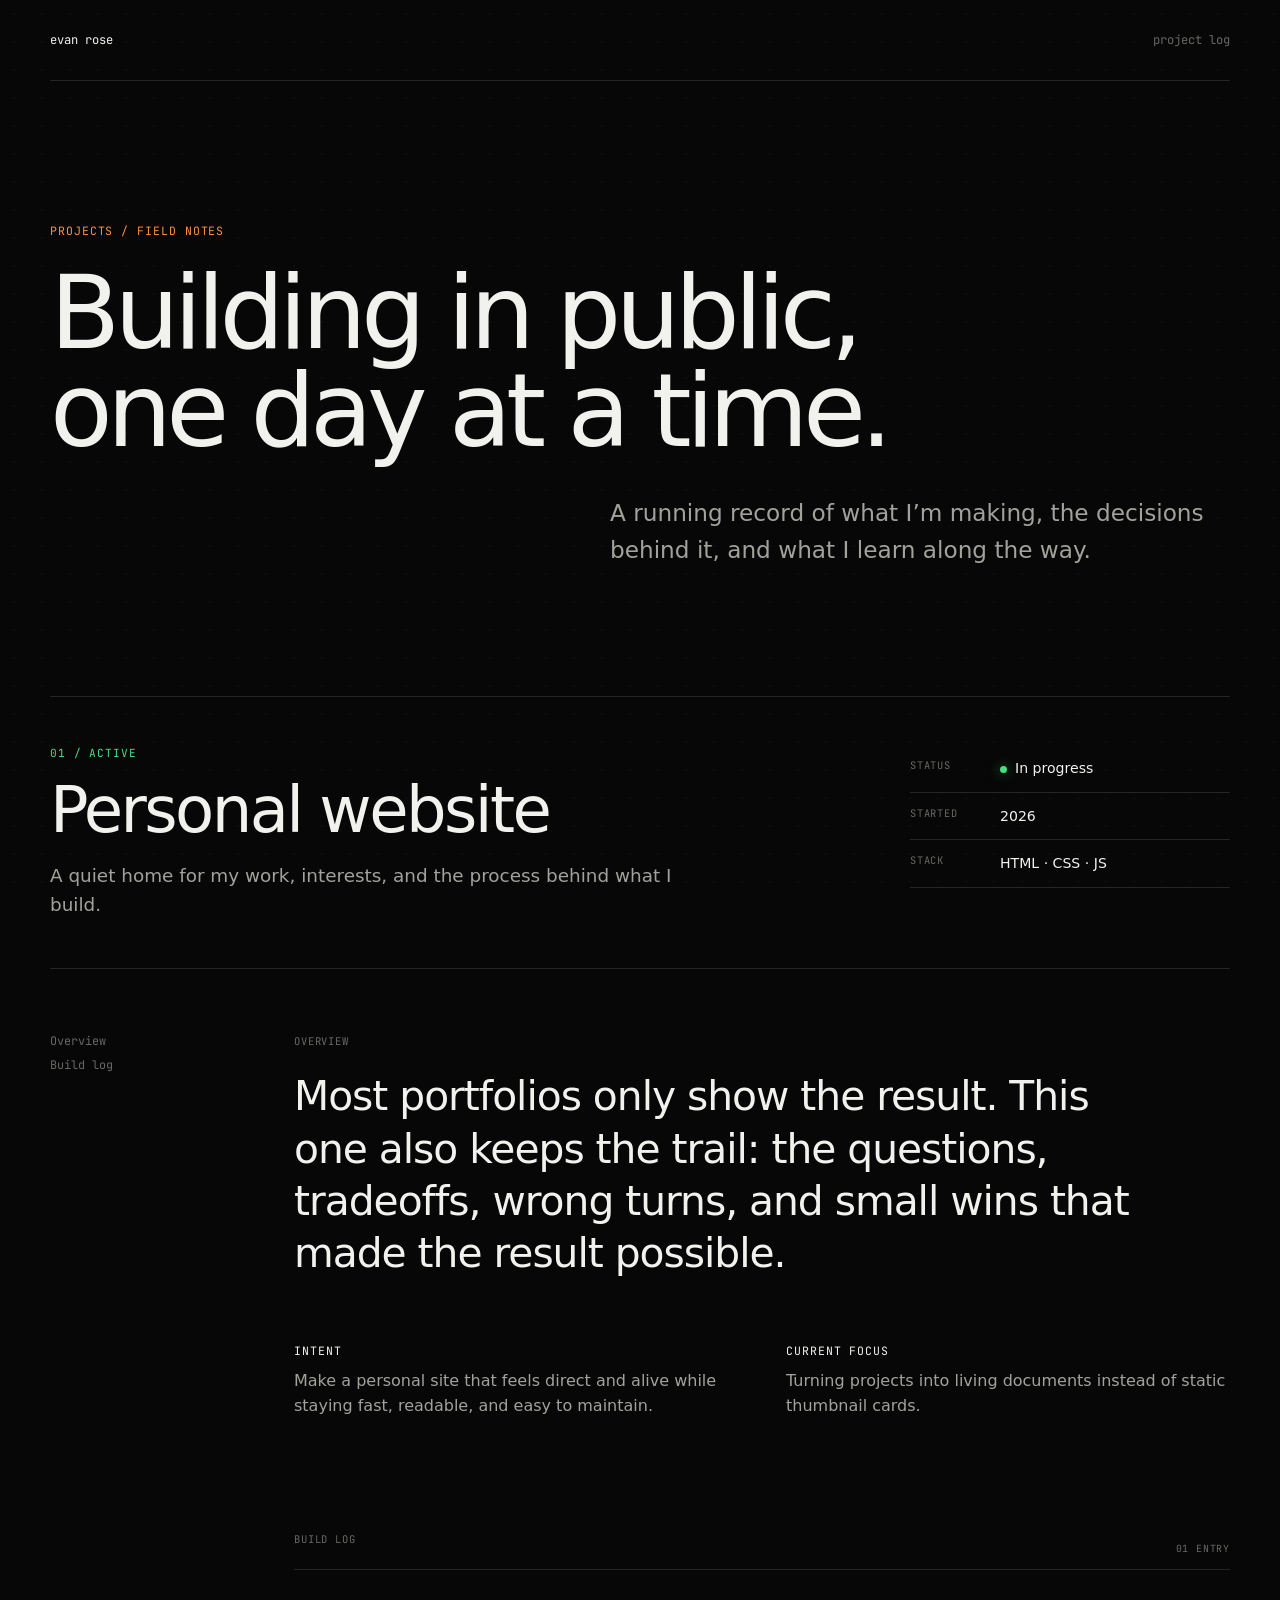
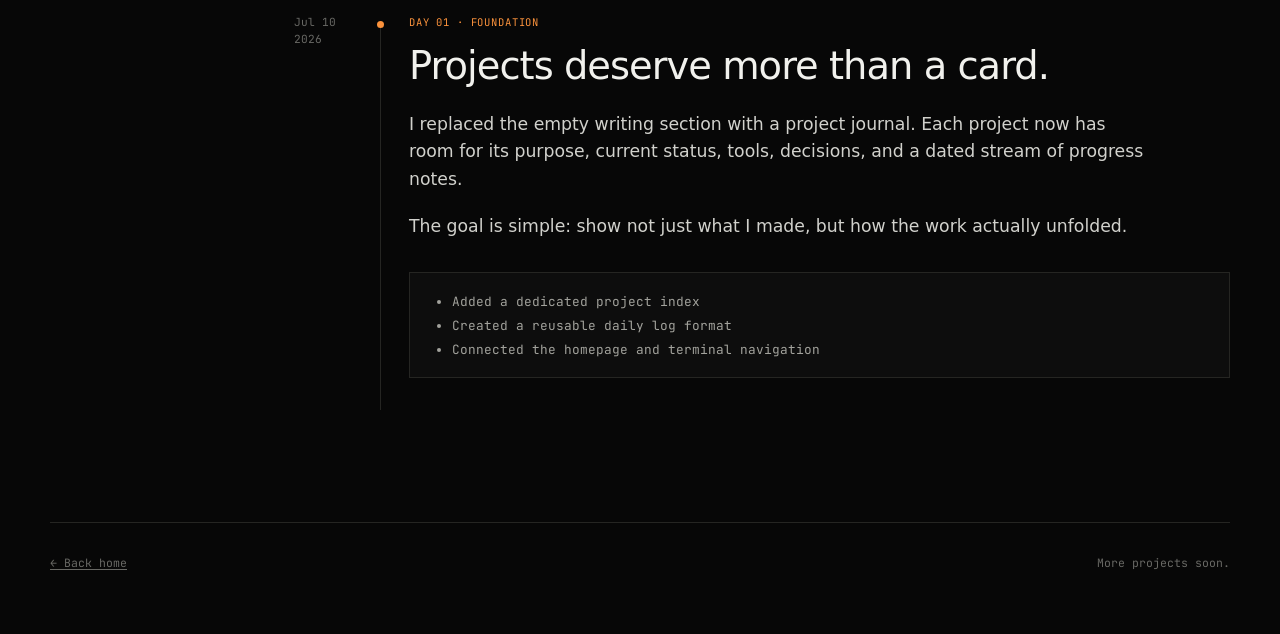
==== projects/index.html @ 50efedce "Rename writing section to projects and update homepage copy" ====
<!doctype html>
<html lang="en">
<head>
  <meta charset="utf-8">
  <meta name="viewport" content="width=device-width, initial-scale=1">
  <title>Projects — Evan Rose</title>
  <meta name="description" content="Projects, build logs, and notes by Evan Rose.">
  <link rel="icon" href="data:,">
  <link rel="stylesheet" href="style.css">
</head>
<body>
  <header class="site-header">
    <a class="wordmark" href="../">evan rose</a>
    <span class="header-label">project log</span>
  </header>

  <main>
    <section class="hero" aria-labelledby="page-title">
      <p class="eyebrow">projects / field notes</p>
      <h1 id="page-title">Building in public,<br>one day at a time.</h1>
      <p class="lede">A running record of what I’m making, the decisions behind it, and what I learn along the way.</p>
    </section>

    <section class="project" id="personal-site" aria-labelledby="personal-site-title">
      <header class="project-header">
        <div>
          <p class="project-number">01 / active</p>
          <h2 id="personal-site-title">Personal website</h2>
          <p class="project-summary">A quiet home for my work, interests, and the process behind what I build.</p>
        </div>
        <dl class="project-meta">
          <div><dt>Status</dt><dd><span class="status-dot"></span>In progress</dd></div>
          <div><dt>Started</dt><dd>2026</dd></div>
          <div><dt>Stack</dt><dd>HTML · CSS · JS</dd></div>
        </dl>
      </header>

      <div class="project-body">
        <aside class="project-nav" aria-label="Personal website sections">
          <a href="#overview">Overview</a>
          <a href="#log">Build log</a>
        </aside>

        <div class="project-content">
          <section class="overview" id="overview">
            <p class="section-label">Overview</p>
            <p class="big-copy">Most portfolios only show the result. This one also keeps the trail: the questions, tradeoffs, wrong turns, and small wins that made the result possible.</p>
            <div class="detail-grid">
              <div>
                <h3>Intent</h3>
                <p>Make a personal site that feels direct and alive while staying fast, readable, and easy to maintain.</p>
              </div>
              <div>
                <h3>Current focus</h3>
                <p>Turning projects into living documents instead of static thumbnail cards.</p>
              </div>
            </div>
          </section>

          <section class="log" id="log">
            <div class="section-heading">
              <p class="section-label">Build log</p>
              <p class="entry-count">01 entry</p>
            </div>

            <article class="log-entry">
              <div class="log-date">
                <time datetime="2026-07-10">Jul 10<br>2026</time>
                <span class="timeline-dot"></span>
              </div>
              <div class="log-copy">
                <p class="entry-kicker">Day 01 · Foundation</p>
                <h3>Projects deserve more than a card.</h3>
                <p>I replaced the empty writing section with a project journal. Each project now has room for its purpose, current status, tools, decisions, and a dated stream of progress notes.</p>
                <p>The goal is simple: show not just what I made, but how the work actually unfolded.</p>
                <ul class="change-list">
                  <li>Added a dedicated project index</li>
                  <li>Created a reusable daily log format</li>
                  <li>Connected the homepage and terminal navigation</li>
                </ul>
              </div>
            </article>
          </section>
        </div>
      </div>
    </section>
  </main>

  <footer>
    <a href="../">← Back home</a>
    <p>More projects soon.</p>
  </footer>
</body>
</html>
---- projects/style.css ----
@import url('https://fonts.googleapis.com/css2?family=JetBrains+Mono:wght@400;500;700&display=swap');

*, *::before, *::after { box-sizing: border-box; }

:root {
  color-scheme: dark;
  --bg: #070707;
  --surface: #0d0d0d;
  --fg: #f1f1ed;
  --muted: #a2a29c;
  --quiet: #686864;
  --line: #252522;
  --accent: #fb923c;
  --green: #4ade80;
}

html { scroll-behavior: smooth; }

body {
  min-height: 100vh;
  margin: 0;
  background: var(--bg);
  color: var(--fg);
  font-family: Inter, ui-sans-serif, system-ui, -apple-system, BlinkMacSystemFont, "Segoe UI", sans-serif;
  line-height: 1.6;
}

body::before {
  content: "";
  position: fixed;
  inset: 0;
  background-image: radial-gradient(circle, rgba(255,255,255,.035) 1px, transparent 1px);
  background-size: 28px 28px;
  pointer-events: none;
}

a { color: inherit; text-decoration-thickness: 1px; text-underline-offset: .2em; }
a:hover, a:focus-visible { color: #fff; outline: none; }

.site-header, main, footer { position: relative; z-index: 1; }

.site-header {
  display: flex;
  justify-content: space-between;
  width: min(1180px, calc(100% - 3rem));
  margin: 0 auto;
  padding: 2rem 0;
  border-bottom: 1px solid var(--line);
  font: .76rem "JetBrains Mono", ui-monospace, monospace;
}

.wordmark { text-decoration: none; }
.header-label { color: var(--quiet); }

main { width: min(1180px, calc(100% - 3rem)); margin: 0 auto; }

.hero { padding: clamp(5rem, 11vw, 9rem) 0 clamp(5rem, 10vw, 8rem); }
.eyebrow, .project-number, .section-label, .entry-kicker, dt, .entry-count {
  font-family: "JetBrains Mono", ui-monospace, monospace;
  text-transform: uppercase;
  letter-spacing: .08em;
}
.eyebrow { margin: 0 0 1.5rem; color: var(--accent); font-size: .72rem; }
h1 { max-width: 900px; margin: 0; font-size: clamp(3rem, 8vw, 7rem); font-weight: 400; letter-spacing: -.055em; line-height: .95; }
.lede { max-width: 620px; margin: 2.2rem 0 0 auto; color: var(--muted); font-size: clamp(1.1rem, 2vw, 1.45rem); }

.project { border-top: 1px solid var(--line); }
.project-header { display: grid; grid-template-columns: 1fr 320px; gap: 3rem; padding: 3rem 0; }
.project-number { margin: 0 0 .9rem; color: var(--green); font-size: .7rem; }
h2 { margin: 0; font-size: clamp(2.3rem, 5vw, 4.7rem); font-weight: 400; letter-spacing: -.04em; line-height: 1; }
.project-summary { max-width: 660px; margin: 1.2rem 0 0; color: var(--muted); font-size: 1.15rem; }
.project-meta { margin: 0; }
.project-meta div { display: grid; grid-template-columns: 90px 1fr; padding: .75rem 0; border-bottom: 1px solid var(--line); }
dt { color: var(--quiet); font-size: .65rem; }
dd { margin: 0; font-size: .88rem; }
.status-dot { display: inline-block; width: 7px; height: 7px; margin-right: .5rem; border-radius: 50%; background: var(--green); box-shadow: 0 0 12px rgba(74,222,128,.55); }

.project-body { display: grid; grid-template-columns: 180px 1fr; gap: 4rem; padding: 4rem 0; border-top: 1px solid var(--line); }
.project-nav { display: flex; flex-direction: column; gap: .55rem; align-self: start; position: sticky; top: 2rem; font: .74rem "JetBrains Mono", monospace; }
.project-nav a { color: var(--quiet); text-decoration: none; }
.project-nav a:hover { color: var(--fg); }
.project-content { min-width: 0; }
.section-label { margin: 0 0 1.3rem; color: var(--quiet); font-size: .66rem; }
.big-copy { max-width: 850px; margin: 0; font-size: clamp(1.5rem, 3.2vw, 2.55rem); line-height: 1.28; letter-spacing: -.025em; }
.detail-grid { display: grid; grid-template-columns: repeat(2, 1fr); gap: 3rem; margin-top: 4rem; }
.detail-grid h3 { margin: 0 0 .6rem; font: .72rem "JetBrains Mono", monospace; text-transform: uppercase; letter-spacing: .08em; }
.detail-grid p { margin: 0; color: var(--muted); }

.log { margin-top: 7rem; scroll-margin-top: 2rem; }
.section-heading { display: flex; justify-content: space-between; border-bottom: 1px solid var(--line); }
.entry-count { color: var(--quiet); font-size: .62rem; }
.log-entry { display: grid; grid-template-columns: 115px 1fr; padding: 2.8rem 0 1rem; }
.log-date { position: relative; color: var(--quiet); font: .7rem "JetBrains Mono", monospace; line-height: 1.45; }
.log-date::after { content: ""; position: absolute; top: 8px; right: 28px; bottom: -2rem; width: 1px; background: var(--line); }
.timeline-dot { position: absolute; z-index: 1; top: 7px; right: 25px; width: 7px; height: 7px; border-radius: 50%; background: var(--accent); }
.entry-kicker { margin: 0 0 .8rem; color: var(--accent); font-size: .66rem; }
.log-copy h3 { margin: 0 0 1.4rem; font-size: clamp(1.7rem, 3vw, 2.6rem); font-weight: 400; letter-spacing: -.025em; line-height: 1.15; }
.log-copy > p:not(.entry-kicker) { max-width: 740px; margin: 0 0 1.2rem; color: #d1d1cc; font-size: 1.08rem; }
.change-list { margin: 2rem 0 0; padding: 1.2rem 1.2rem 1.2rem 2.6rem; border: 1px solid var(--line); background: var(--surface); color: var(--muted); font: .8rem "JetBrains Mono", monospace; }
.change-list li + li { margin-top: .45rem; }

footer { display: flex; justify-content: space-between; width: min(1180px, calc(100% - 3rem)); margin: 4rem auto 0; padding: 2rem 0 4rem; border-top: 1px solid var(--line); color: var(--quiet); font: .72rem "JetBrains Mono", monospace; }
footer p { margin: 0; }

@media (max-width: 760px) {
  .site-header, main, footer { width: min(100% - 2rem, 1180px); }
  .hero { padding: 4rem 0; }
  .project-header { grid-template-columns: 1fr; }
  .project-body { grid-template-columns: 1fr; gap: 2rem; }
  .project-nav { position: static; flex-direction: row; }
  .detail-grid { grid-template-columns: 1fr; gap: 2rem; }
  .log { margin-top: 5rem; }
  .log-entry { grid-template-columns: 72px 1fr; }
  .log-date::after { right: 15px; }
  .timeline-dot { right: 12px; }
}

@media (prefers-reduced-motion: reduce) { html { scroll-behavior: auto; } }
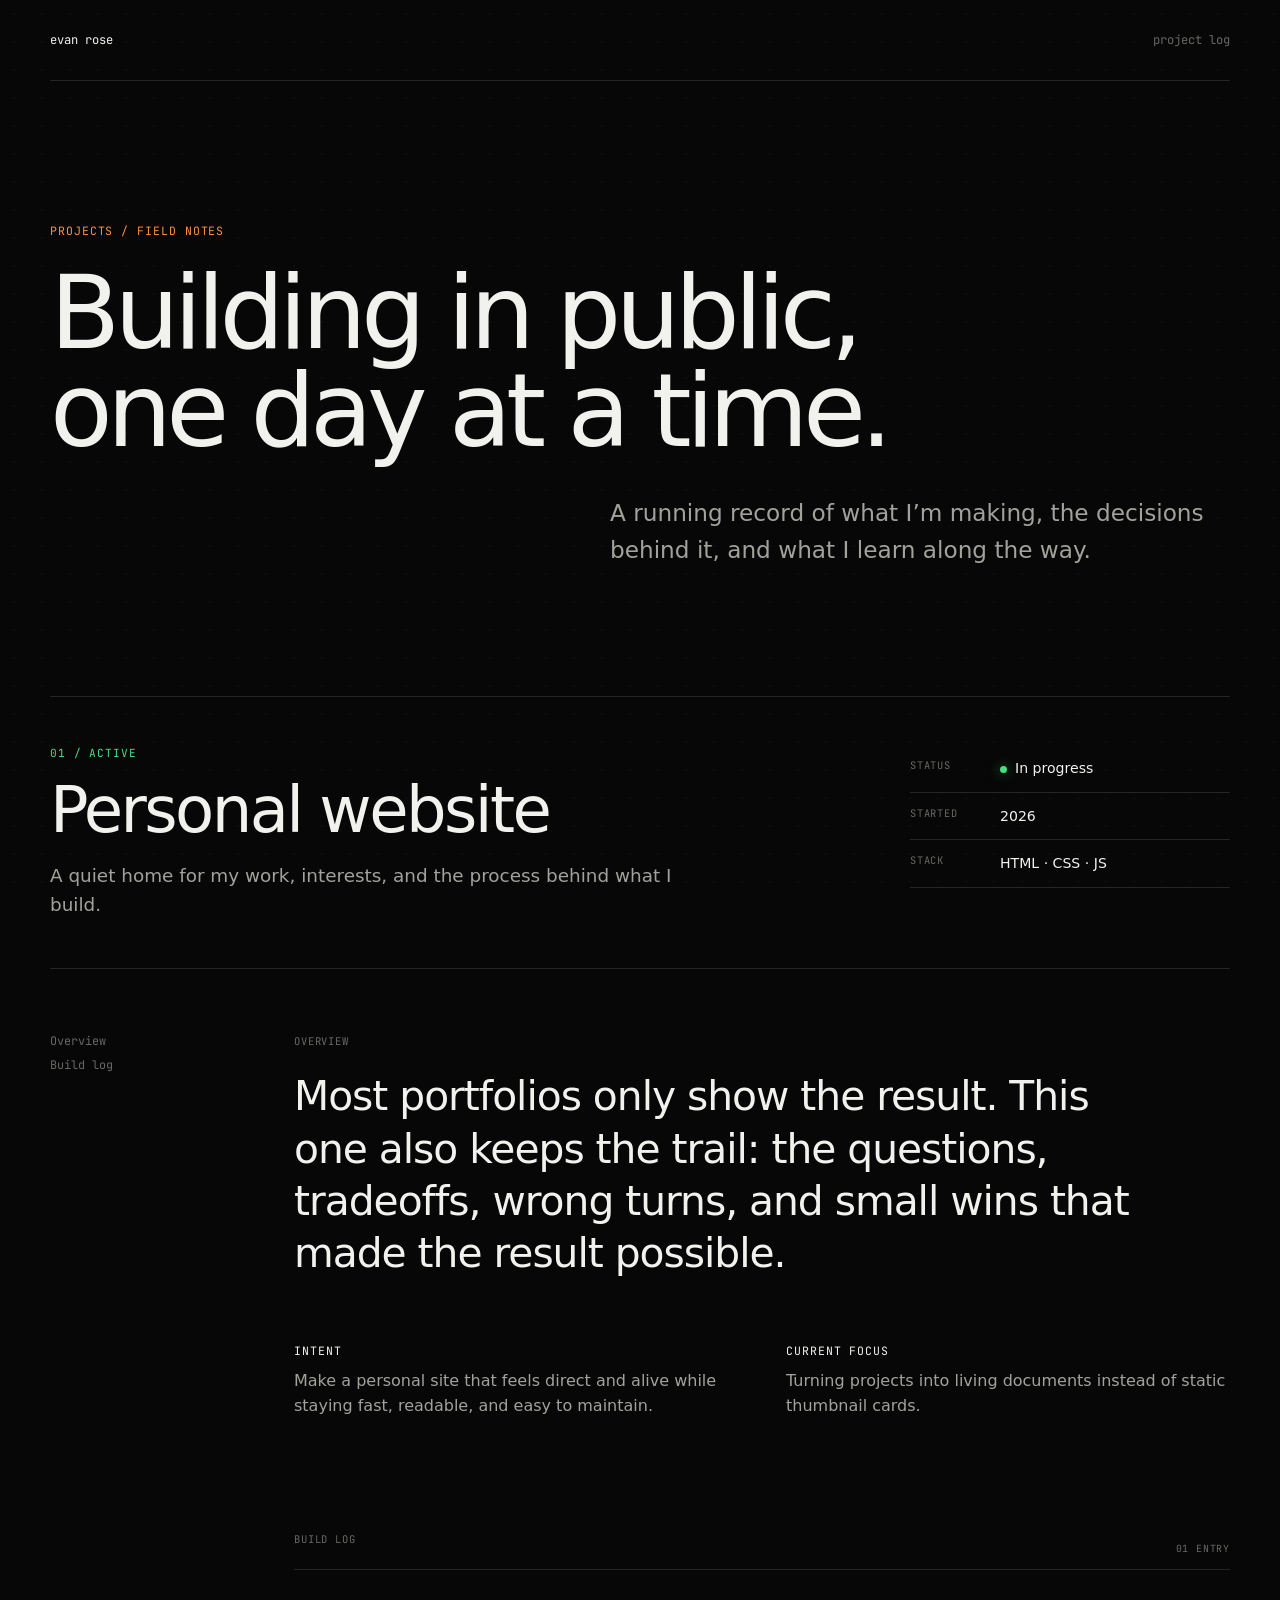
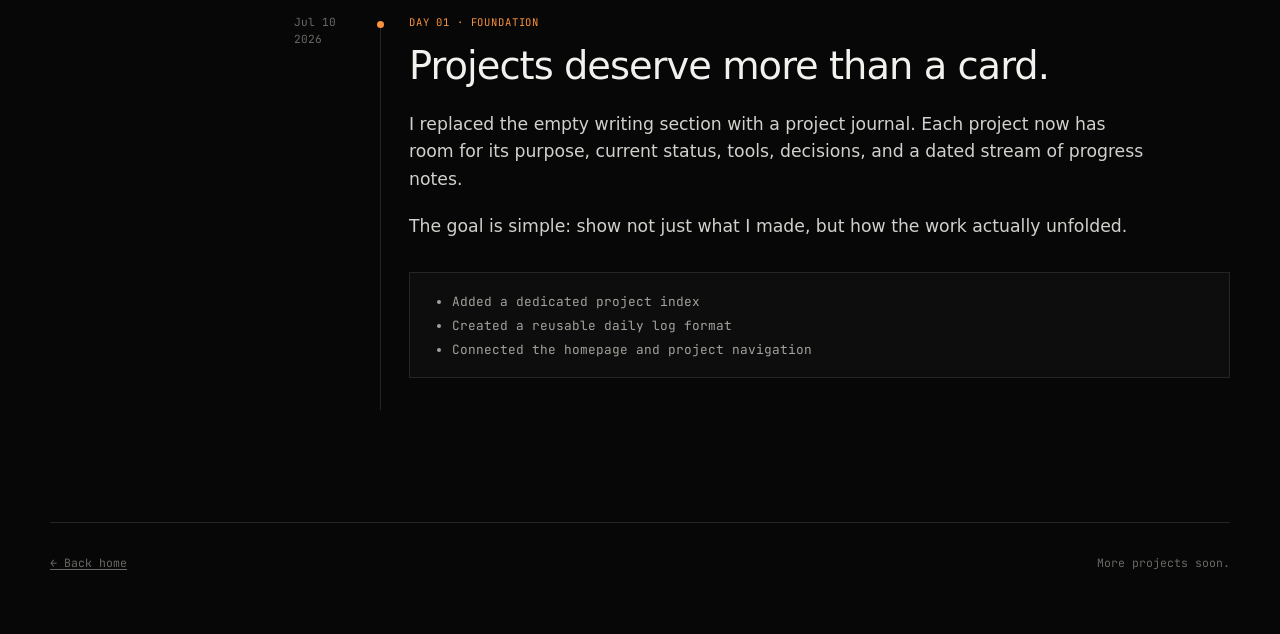
==== commit 1284e47c: "Launch polar gradient homepage" ====
--- a/projects/index.html
+++ b/projects/index.html
@@ -76,7 +76,7 @@
                 <ul class="change-list">
                   <li>Added a dedicated project index</li>
                   <li>Created a reusable daily log format</li>
-                  <li>Connected the homepage and terminal navigation</li>
+                  <li>Connected the homepage and project navigation</li>
                 </ul>
               </div>
             </article>
